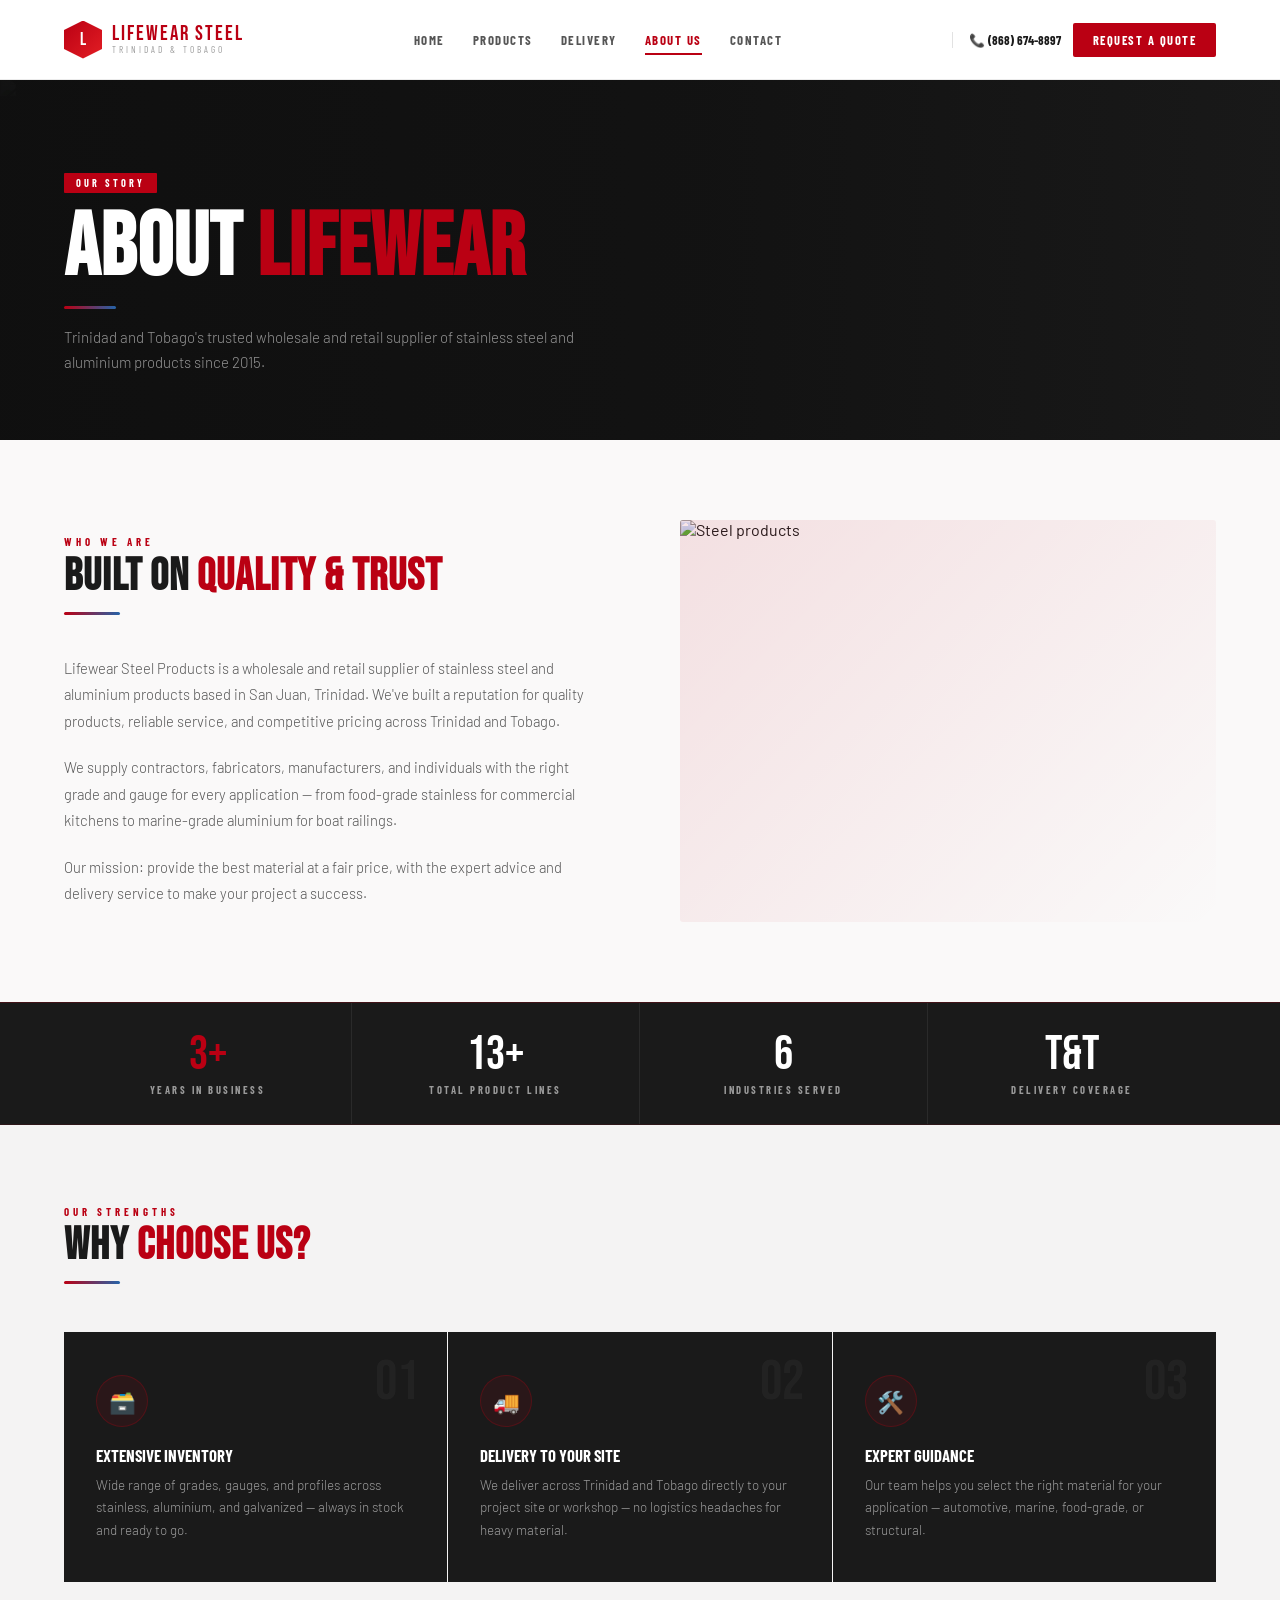
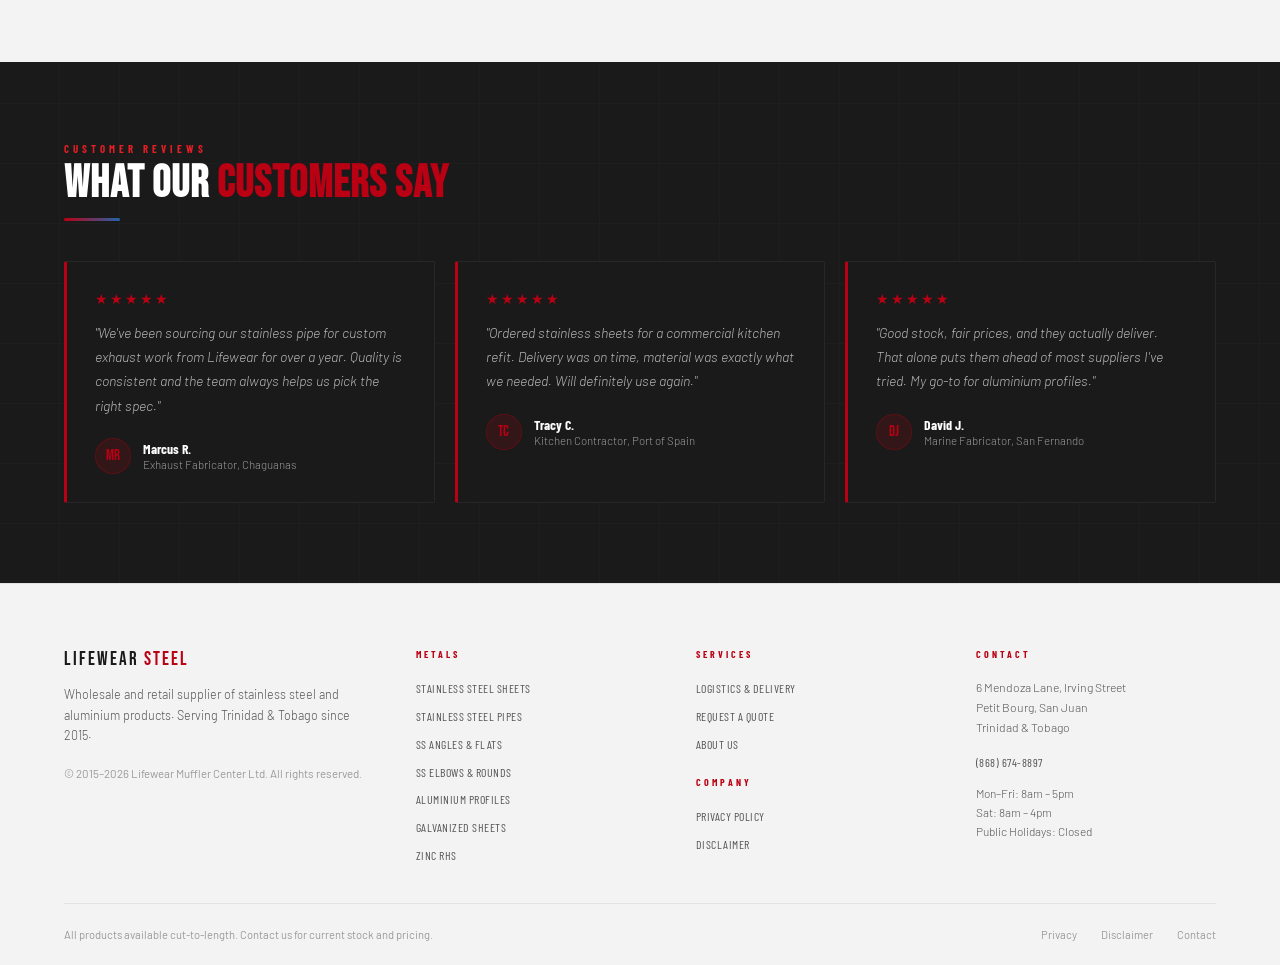
==== about.html @ c2da834f "Initial commit: Lifewear Steel Products prototype site Co-Authored-By: Claude Sonnet 5 <noreply@anth" ====
<!DOCTYPE html>
<html lang="en">
<head>
  <meta charset="UTF-8">
  <meta name="viewport" content="width=device-width, initial-scale=1.0">
  <title>About Us | Lifewear Steel Products</title>
  <link rel="preconnect" href="https://fonts.googleapis.com">
  <link href="https://fonts.googleapis.com/css2?family=Bebas+Neue&family=Barlow:wght@300;400;500;600;700&family=Barlow+Condensed:wght@400;600;700&display=swap" rel="stylesheet">
  <link rel="stylesheet" href="css/style.css">
</head>
<body>

<a href="tel:+18686748897" class="m-call">📞 Call Now — (868) 674-8897</a>

<nav class="site-nav">
  <a href="index.html" class="n-logo">
    <div class="n-logo-mark hex-clip red-grad">L</div>
    <div>
      <span class="n-logo-name">Lifewear Steel</span>
      <span class="n-logo-sub">Trinidad &amp; Tobago</span>
    </div>
  </a>
  <div class="n-links">
    <a href="index.html">Home</a>
    <a href="products.html">Products</a>
    <a href="delivery.html">Delivery</a>
    <a href="about.html" class="active">About Us</a>
    <a href="contact.html">Contact</a>
    
  </div>
  <div class="n-right">
    <a href="tel:+18686748897" class="n-phone">📞 (868) 674-8897</a>
    <a href="contact.html" class="btn btn-red">Request a Quote</a>
  </div>
</nav>

<main>

<div class="p-hero">
  <img class="p-hero-img" src="https://images.unsplash.com/photo-1518709268805-4e9042af9f23?w=1600&q=80" alt="About Lifewear">
  <div class="p-hero-over"></div>
  <div class="container p-hero-body">
    <span class="p-hero-badge">Our Story</span>
    <h1>About <span class="ac">Lifewear</span></h1>
    <div class="p-hero-rule accent-rule"></div>
    <p class="p-hero-sub">Trinidad and Tobago's trusted wholesale and retail supplier of stainless steel and aluminium products since 2015.</p>
  </div>
</div>

<section style="padding:5rem 0;background:var(--zinc-50);">
  <div class="container">
    <div style="display:grid;grid-template-columns:1fr 1fr;gap:5rem;align-items:center;">
      <div>
        <span class="s-tag">Who We Are</span>
        <h2 class="s-title">Built on <span class="ac">Quality &amp; Trust</span></h2>
        <div class="s-rule accent-rule"></div>
        <p style="color:var(--zinc-600);font-size:.92rem;line-height:1.8;font-weight:300;margin-bottom:1.25rem;">Lifewear Steel Products is a wholesale and retail supplier of stainless steel and aluminium products based in San Juan, Trinidad. We've built a reputation for quality products, reliable service, and competitive pricing across Trinidad and Tobago.</p>
        <p style="color:var(--zinc-600);font-size:.92rem;line-height:1.8;font-weight:300;margin-bottom:1.25rem;">We supply contractors, fabricators, manufacturers, and individuals with the right grade and gauge for every application — from food-grade stainless for commercial kitchens to marine-grade aluminium for boat railings.</p>
        <p style="color:var(--zinc-600);font-size:.92rem;line-height:1.8;font-weight:300;">Our mission: provide the best material at a fair price, with the expert advice and delivery service to make your project a success.</p>
      </div>
      <div style="position:relative;border-radius:3px;overflow:hidden;aspect-ratio:4/3;">
        <img src="https://images.unsplash.com/photo-1504917595217-d4dc5ebe6122?w=900&q=80" alt="Steel products" style="width:100%;height:100%;object-fit:cover;">
        <div style="position:absolute;inset:0;background:linear-gradient(135deg,rgba(186,0,19,.1),transparent);"></div>
      </div>
    </div>
  </div>
</section>

<div class="stat-bar">
  <div class="container">
    <div class="stat-inner">
      <div class="stat-cell"><div class="stat-n r">3+</div><div class="stat-l">Years in Business</div></div>
      <div class="stat-cell"><div class="stat-n w">13+</div><div class="stat-l">Total Product Lines</div></div>
      <div class="stat-cell"><div class="stat-n w">6</div><div class="stat-l">Industries Served</div></div>
      <div class="stat-cell"><div class="stat-n w">T&amp;T</div><div class="stat-l">Delivery Coverage</div></div>
    </div>
  </div>
</div>

<section style="padding:5rem 0;background:var(--zinc-100);">
  <div class="container">
    <span class="s-tag">Our Strengths</span>
    <h2 class="s-title">Why <span class="ac">Choose Us?</span></h2>
    <div class="s-rule accent-rule" style="margin-bottom:3rem;"></div>
    <div class="feat-grid">
      <div class="feat-card"><div class="feat-n">01</div><div class="feat-ico">🗃️</div><h3>Extensive Inventory</h3><p>Wide range of grades, gauges, and profiles across stainless, aluminium, and galvanized — always in stock and ready to go.</p></div>
      <div class="feat-card"><div class="feat-n">02</div><div class="feat-ico">🚚</div><h3>Delivery to Your Site</h3><p>We deliver across Trinidad and Tobago directly to your project site or workshop — no logistics headaches for heavy material.</p></div>
      <div class="feat-card"><div class="feat-n">03</div><div class="feat-ico">🛠️</div><h3>Expert Guidance</h3><p>Our team helps you select the right material for your application — automotive, marine, food-grade, or structural.</p></div>
    </div>
  </div>
</section>

<section style="padding:5rem 0;background:var(--zinc-900);" class="dark-tex">
  <div class="container">
    <div class="on-dark">
      <span class="s-tag">Customer Reviews</span>
      <h2 class="s-title">What Our <span class="ac">Customers Say</span></h2>
      <div class="s-rule accent-rule"></div>
    </div>
    <div class="testi-grid">
      <div class="testi-card"><div class="t-stars">★★★★★</div><p class="t-text">"We've been sourcing our stainless pipe for custom exhaust work from Lifewear for over a year. Quality is consistent and the team always helps us pick the right spec."</p><div style="display:flex;align-items:center;gap:.75rem;"><div class="t-av">MR</div><div><div class="t-name">Marcus R.</div><div class="t-role">Exhaust Fabricator, Chaguanas</div></div></div></div>
      <div class="testi-card"><div class="t-stars">★★★★★</div><p class="t-text">"Ordered stainless sheets for a commercial kitchen refit. Delivery was on time, material was exactly what we needed. Will definitely use again."</p><div style="display:flex;align-items:center;gap:.75rem;"><div class="t-av">TC</div><div><div class="t-name">Tracy C.</div><div class="t-role">Kitchen Contractor, Port of Spain</div></div></div></div>
      <div class="testi-card"><div class="t-stars">★★★★★</div><p class="t-text">"Good stock, fair prices, and they actually deliver. That alone puts them ahead of most suppliers I've tried. My go-to for aluminium profiles."</p><div style="display:flex;align-items:center;gap:.75rem;"><div class="t-av">DJ</div><div><div class="t-name">David J.</div><div class="t-role">Marine Fabricator, San Fernando</div></div></div></div>
    </div>
  </div>
</section>

</main>

<footer class="site-footer">
  <div class="container">
    <div class="ft-inner">
      <div>
        <div class="ft-logo">LIFEWEAR <span>STEEL</span></div>
        <p class="ft-tagline">Wholesale and retail supplier of stainless steel and aluminium products. Serving Trinidad &amp; Tobago since 2015.</p>
        <p class="ft-copy">© 2015–2026 Lifewear Muffler Center Ltd. All rights reserved.</p>
      </div>
      <div>
        <div class="ft-head">Metals</div>
        <ul class="ft-links">
          <li><a href="products.html">Stainless Steel Sheets</a></li>
          <li><a href="products.html">Stainless Steel Pipes</a></li>
          <li><a href="products.html">SS Angles &amp; Flats</a></li>
          <li><a href="products.html">SS Elbows &amp; Rounds</a></li>
          <li><a href="products.html">Aluminium Profiles</a></li>
          <li><a href="products.html">Galvanized Sheets</a></li>
          <li><a href="products.html">Zinc RHS</a></li>
        </ul>
      </div>
      <div>
        <div class="ft-head">Services</div>
        <ul class="ft-links">
          <li><a href="delivery.html">Logistics &amp; Delivery</a></li>
          <li><a href="contact.html">Request a Quote</a></li>
          <li><a href="about.html">About Us</a></li>
        </ul>
        <div class="ft-head" style="margin-top:1.5rem;">Company</div>
        <ul class="ft-links">
          <li><a href="#">Privacy Policy</a></li>
          <li><a href="#">Disclaimer</a></li>
        </ul>
      </div>
      <div>
        <div class="ft-head">Contact</div>
        <ul class="ft-links" style="gap:.85rem;">
          <li style="color:var(--zinc-600);font-size:.76rem;line-height:1.65;font-weight:300;">6 Mendoza Lane, Irving Street<br>Petit Bourg, San Juan<br>Trinidad &amp; Tobago</li>
          <li><a href="tel:+18686748897">(868) 674-8897</a></li>
          <li style="color:var(--zinc-600);font-size:.74rem;line-height:1.6;font-weight:300;">Mon–Fri: 8am – 5pm<br>Sat: 8am – 4pm<br>Public Holidays: Closed</li>
        </ul>
      </div>
    </div>
    <div class="ft-bottom">
      <span style="font-size:.7rem;color:var(--zinc-400);">All products available cut-to-length. Contact us for current stock and pricing.</span>
      <div class="ft-legal"><a href="#">Privacy</a><a href="#">Disclaimer</a><a href="contact.html">Contact</a></div>
    </div>
  </div>
</footer>
<script src="js/main.js"></script>
</body>
</html>
---- css/style.css ----
/* ── RESET ── */
*, *::before, *::after { box-sizing: border-box; margin: 0; padding: 0; }
html { scroll-behavior: smooth; }

/* ── TOKENS ── */
:root {
  --red:      #ba0013;
  --red-dk:   #8a000e;
  --red-lt:   #e31e24;
  --black:    #0f0f0f;
  --zinc-950: #111;
  --zinc-900: #1a1a1a;
  --zinc-800: #2a2a2a;
  --zinc-600: #555;
  --zinc-400: #9a9a9a;
  --zinc-200: #e2e2e2;
  --zinc-100: #f4f3f3;
  --zinc-50:  #faf9f9;
  --white:    #fff;
  --blue:     #1B3A6B;
  --blue-mid: #2563A8;
  --blue-lt:  #4A90D9;

  --ff-disp:  'Bebas Neue', sans-serif;
  --ff-body:  'Barlow', sans-serif;
  --ff-cond:  'Barlow Condensed', sans-serif;
}

/* ── BASE ── */
body { font-family: var(--ff-body); background: var(--zinc-50); color: var(--zinc-900); overflow-x: hidden; padding-top: 80px; }
img  { display: block; max-width: 100%; }
a    { text-decoration: none; }
.container { width: 90%; max-width: 1280px; margin: 0 auto; }

/* ── UTILITY ── */
.red-grad   { background: linear-gradient(135deg, var(--red) 0%, var(--red-lt) 100%); }
.blue-grad  { background: linear-gradient(135deg, var(--blue) 0%, var(--blue-mid) 100%); }
.accent-rule{ background: linear-gradient(to right, var(--red), var(--blue-mid)); }
.hex-clip   { clip-path: polygon(50% 0%,100% 25%,100% 75%,50% 100%,0% 75%,0% 25%); }
.dark-tex   { position: relative; }
.dark-tex::before {
  content: ''; position: absolute; inset: 0; pointer-events: none; z-index: 0;
  background:
    repeating-linear-gradient(0deg, transparent 0px, transparent 59px, rgba(255,255,255,.016) 59px, rgba(255,255,255,.016) 60px),
    repeating-linear-gradient(90deg, transparent 0px, transparent 59px, rgba(255,255,255,.016) 59px, rgba(255,255,255,.016) 60px);
}
.dark-tex > * { position: relative; z-index: 1; }

/* ── ANIMATIONS ── */
@keyframes fadeUp {
  from { opacity: 0; transform: translateY(28px); }
  to   { opacity: 1; transform: translateY(0); }
}
.fade-up   { animation: fadeUp .7s ease both; }
.delay-1   { animation-delay: .1s; }
.delay-2   { animation-delay: .22s; }
.delay-3   { animation-delay: .36s; }
.delay-4   { animation-delay: .5s; }
.delay-5   { animation-delay: .64s; }

/* ── BUTTONS ── */
.btn {
  display: inline-flex; align-items: center; justify-content: center; gap: .5rem;
  font-family: var(--ff-cond); font-size: .82rem; font-weight: 700;
  letter-spacing: 2px; text-transform: uppercase;
  padding: 13px 28px; border-radius: 2px; border: none; cursor: pointer;
  transition: transform .15s, opacity .2s, background .2s;
}
.btn:hover { transform: translateY(-2px); }
.btn-red    { background: var(--red); color: #fff; }
.btn-red:hover { background: var(--red-dk); }
.btn-ghost  { background: transparent; color: #fff; border: 1.5px solid rgba(255,255,255,.3); }
.btn-ghost:hover { background: rgba(255,255,255,.07); border-color: #fff; }
.btn-outline{ background: transparent; color: var(--red); border: 1.5px solid var(--red); }
.btn-outline:hover { background: var(--red); color: #fff; }
.btn-dark   { background: var(--zinc-900); color: #fff; }
.btn-dark:hover { background: var(--red); }
.btn-light  { background: var(--white); color: var(--red); }
.btn-light:hover { background: var(--zinc-100); }
.btn-full   { width: 100%; }

/* ── NAV ── */
.site-nav {
  position: fixed; top: 0; left: 0; right: 0; z-index: 500;
  height: 80px; display: flex; align-items: center; justify-content: space-between;
  padding: 0 5%;
  background: rgba(255,255,255,.88); backdrop-filter: blur(20px);
  border-bottom: 1px solid rgba(0,0,0,.08);
  transition: box-shadow .3s;
}
.site-nav.scrolled { box-shadow: 0 2px 24px rgba(0,0,0,.1); }

.n-logo { display: flex; align-items: center; gap: 10px; flex-shrink: 0; }
.n-logo-mark { width: 38px; height: 38px; display: flex; align-items: center; justify-content: center; font-family: var(--ff-disp); font-size: 1.1rem; color: #fff; }
.n-logo-name  { font-family: var(--ff-disp); font-size: 1.3rem; letter-spacing: 2px; color: var(--red); line-height: 1; }
.n-logo-sub   { font-family: var(--ff-cond); font-size: .58rem; letter-spacing: 3px; text-transform: uppercase; color: var(--zinc-400); display: block; }

.n-links { display: flex; align-items: center; gap: 2px; }
.n-links a {
  font-family: var(--ff-cond); font-size: .8rem; font-weight: 700;
  letter-spacing: 1.5px; text-transform: uppercase;
  color: var(--zinc-600); padding: 7px 13px; border-radius: 2px;
  position: relative; transition: color .2s;
}
.n-links a::after {
  content: ''; position: absolute; bottom: 0; left: 13px; right: 100%;
  height: 2px; background: var(--red); transition: right .22s ease;
}
.n-links a:hover, .n-links a.active { color: var(--red); }
.n-links a:hover::after, .n-links a.active::after { right: 13px; }

.n-right { display: flex; align-items: center; gap: .75rem; }
.n-phone {
  font-family: var(--ff-cond); font-size: .8rem; font-weight: 700;
  color: var(--zinc-900); border-left: 1px solid var(--zinc-200);
  padding-left: 1rem; white-space: nowrap; transition: color .2s;
}
.n-phone:hover { color: var(--red); }

/* ── MOBILE ── */
.m-call { display: none; position: fixed; bottom: 0; left: 0; right: 0; z-index: 600; background: var(--red); color: #fff; font-family: var(--ff-cond); font-size: .88rem; font-weight: 700; letter-spacing: 2px; text-transform: uppercase; text-align: center; padding: 15px; }
@media (max-width: 640px) {
  .m-call { display: block; }
  body { padding-bottom: 58px; }
  .n-links, .n-phone { display: none; }
}

/* ── PAGE HERO (inner pages — LIGHT) ── */
.p-hero {
  background: var(--zinc-900); padding: 0; position: relative; overflow: hidden;
  min-height: 360px; display: flex; align-items: flex-end;
}
.p-hero-img { position: absolute; inset: 0; width: 100%; height: 100%; object-fit: cover; object-position: center; opacity: .45; }
.p-hero-over { position: absolute; inset: 0; background: linear-gradient(to right, rgba(15,15,15,.97) 0%, rgba(15,15,15,.7) 55%, rgba(15,15,15,.1) 100%); }
.p-hero-body { position: relative; z-index: 2; padding: 5rem 0 4rem; }
.p-hero-badge { display: inline-block; background: var(--red); color: #fff; font-family: var(--ff-cond); font-size: .64rem; font-weight: 700; letter-spacing: 3px; text-transform: uppercase; padding: 4px 12px; border-radius: 1px; margin-bottom: 1rem; }
.p-hero h1 { font-family: var(--ff-disp); font-size: clamp(3rem, 7vw, 5.5rem); line-height: .92; letter-spacing: 1px; color: var(--white); }
.p-hero h1 .ac { color: var(--red); }
.p-hero-sub { color: rgba(255,255,255,.55); font-size: .94rem; font-weight: 300; line-height: 1.7; max-width: 540px; margin-top: 1rem; }
.p-hero-rule { width: 52px; height: 3px; border-radius: 2px; margin: 1rem 0 0; }

/* ── SECTION LABELS ── */
.s-tag   { font-family: var(--ff-cond); font-size: .68rem; font-weight: 700; letter-spacing: 4px; text-transform: uppercase; color: var(--red); display: block; margin-bottom: .4rem; }
.s-title { font-family: var(--ff-disp); font-size: clamp(2rem, 3.5vw, 3rem); line-height: 1; letter-spacing: 1px; }
.s-title .ac { color: var(--red); }
.s-sub   { font-size: .92rem; color: var(--zinc-600); font-weight: 300; line-height: 1.7; margin-top: .35rem; }
.s-rule  { width: 56px; height: 3px; border-radius: 2px; margin: .75rem 0 2.5rem; }

/* dark variant */
.on-dark .s-tag   { color: var(--red-lt); }
.on-dark .s-title { color: var(--white); }
.on-dark .s-sub   { color: var(--zinc-400); }

/* ── HERO SECTION (home) ── */
.hero-wrap {
  min-height: 100vh; display: flex; align-items: center;
  background: var(--zinc-900); position: relative; overflow: hidden;
}
.hero-bg-img { position: absolute; inset: 0; width: 100%; height: 100%; object-fit: cover; object-position: center; opacity: .55; }
.hero-fade   {
  position: absolute; inset: 0; z-index: 1;
  background:
    linear-gradient(to right,  rgba(15,15,15,.98) 0%, rgba(15,15,15,.88) 45%, rgba(15,15,15,.55) 100%),
    linear-gradient(to bottom, rgba(15,15,15,.4)  0%, transparent 30%, transparent 70%, rgba(15,15,15,.5) 100%);
}
.hero-inner  { position: relative; z-index: 2; padding: 7rem 0 5rem; max-width: 720px; }
.hero-eyebrow {
  display: inline-flex; align-items: center; gap: 8px;
  font-family: var(--ff-cond); font-size: .66rem; font-weight: 700;
  letter-spacing: 3px; text-transform: uppercase; color: var(--blue-lt);
  border: 1px solid rgba(74,144,217,.35); padding: 5px 14px; border-radius: 2px; margin-bottom: 2rem;
}
.hero-eyebrow::before { content: ''; width: 5px; height: 5px; background: var(--blue-lt); border-radius: 50%; display: inline-block; }
.hero-h1 {
  font-family: var(--ff-disp); font-size: clamp(4rem, 10vw, 8.5rem);
  line-height: .88; letter-spacing: 1px; color: var(--white); margin-bottom: 1.5rem;
}
.hero-h1 .ac { color: var(--red); }
.hero-rule { width: 60px; height: 3px; border-radius: 2px; margin-bottom: 1.25rem; }
.hero-p { font-size: 1.05rem; color: rgba(255,255,255,.55); line-height: 1.75; max-width: 480px; font-weight: 300; margin-bottom: 2rem; }
.hero-actions { display: flex; gap: 1rem; flex-wrap: wrap; margin-bottom: 2.5rem; }

/* quick quote */
.qq { background: rgba(255,255,255,.05); border: 1px solid rgba(255,255,255,.12); border-left: 3px solid var(--red); border-radius: 2px; padding: 1.2rem 1.4rem; max-width: 480px; }
.qq-label { font-family: var(--ff-cond); font-size: .62rem; font-weight: 700; letter-spacing: 2.5px; text-transform: uppercase; color: rgba(255,255,255,.4); margin-bottom: .65rem; }
.qq-row  { display: flex; gap: 8px; }
.qq-inp  { flex: 1; background: rgba(255,255,255,.07); border: 1px solid rgba(255,255,255,.14); border-radius: 2px; padding: 10px 12px; color: #fff; font-family: var(--ff-body); font-size: .84rem; outline: none; transition: border-color .2s; }
.qq-inp:focus { border-color: var(--red); }
.qq-inp::placeholder { color: rgba(255,255,255,.22); }

/* ── STAT BAR ── */
.stat-bar { background: var(--zinc-900); border-top: 1px solid rgba(186,0,19,.25); border-bottom: 1px solid rgba(186,0,19,.12); }
.stat-inner { display: grid; grid-template-columns: repeat(4,1fr); }
.stat-cell  { padding: 1.75rem 1.5rem; text-align: center; border-right: 1px solid rgba(255,255,255,.07); }
.stat-cell:last-child { border-right: none; }
.stat-n  { font-family: var(--ff-disp); font-size: 3rem; line-height: 1; margin-bottom: 4px; }
.stat-n.r{ color: var(--red); }
.stat-n.w{ color: var(--white); }
.stat-l  { font-family: var(--ff-cond); font-size: .66rem; font-weight: 700; letter-spacing: 2.5px; text-transform: uppercase; color: var(--zinc-400); }

/* ── BENTO GRID ── */
.bento-main { display: grid; grid-template-columns: 1.45fr 1fr; gap: 4px; height: 560px; }
.bento-right{ display: grid; grid-template-rows: 1fr 1fr; gap: 4px; }
.bc { position: relative; overflow: hidden; border-radius: 3px; cursor: default; }
.bc img { position: absolute; inset: 0; width: 100%; height: 100%; object-fit: cover; transition: transform .75s ease; }
.bc:hover img { transform: scale(1.06); }
.bc-border { border-top: 3px solid transparent; transition: border-color .28s; }
.bc-border:hover { border-top-color: var(--red); }
.bc-ov    { position: absolute; inset: 0; }
.bc-body  { position: absolute; bottom: 0; left: 0; padding: 2rem 2.25rem; }
.bc-tag   { font-family: var(--ff-cond); font-size: .62rem; font-weight: 700; letter-spacing: 3px; text-transform: uppercase; display: block; margin-bottom: .4rem; }
.bc-title { font-family: var(--ff-disp); font-size: 2.6rem; line-height: .95; letter-spacing: 1px; color: #fff; margin-bottom: .65rem; }
.bc-desc  { font-size: .8rem; color: rgba(255,255,255,.78); line-height: 1.6; font-weight: 300; margin-bottom: .9rem; max-width: 320px; }
.bc-link  { font-family: var(--ff-cond); font-size: .68rem; letter-spacing: 2px; text-transform: uppercase; font-weight: 700; color: #fff; display: inline-flex; align-items: center; gap: 6px; transition: gap .2s, color .2s; }
.bc-link:hover { gap: 10px; color: rgba(255,255,255,.75); }

.bento-sm { display: grid; grid-template-columns: repeat(3,1fr); gap: 4px; margin-top: 4px; }
.bc-sm    { position: relative; overflow: hidden; border-radius: 3px; height: 168px; cursor: default; }
.bc-sm img{ position: absolute; inset: 0; width: 100%; height: 100%; object-fit: cover; transition: transform .75s; }
.bc-sm:hover img { transform: scale(1.08); }
.bc-sm .bc-body { padding: 1.25rem 1.5rem; }
.bc-sm .bc-title{ font-size: 1.4rem; }

/* ── USE-CASE CARDS (off-white bg) ── */
.uc-grid { display: grid; grid-template-columns: repeat(3,1fr); gap: 1.25rem; }
.uc-card { background: var(--white); border-radius: 3px; border-top: 4px solid var(--zinc-200); padding: 1.75rem 1.75rem 1.6rem; transition: border-top-color .22s, box-shadow .22s, transform .2s; cursor: default; }
.uc-card:hover { border-top-color: var(--red); transform: translateY(-4px); box-shadow: 0 14px 40px rgba(0,0,0,.08); }
.uc-icon  { font-size: 1.9rem; margin-bottom: .85rem; display: block; }
.uc-title { font-family: var(--ff-cond); font-size: 1.05rem; font-weight: 700; color: var(--zinc-900); margin-bottom: .45rem; }
.uc-desc  { font-size: .84rem; color: var(--zinc-600); line-height: 1.65; font-weight: 300; margin-bottom: 1rem; }
.uc-tags  { display: flex; flex-wrap: wrap; gap: 5px; }
.uc-tag   { font-family: var(--ff-cond); font-size: .62rem; letter-spacing: 1.5px; text-transform: uppercase; background: rgba(186,0,19,.08); color: var(--red); border: 1px solid rgba(186,0,19,.2); padding: 3px 9px; border-radius: 1px; font-weight: 700; }

/* ── DARK FEATURE CARDS ── */
.feat-grid { display: grid; grid-template-columns: repeat(3,1fr); gap: 1px; background: rgba(255,255,255,.05); }
.feat-card { background: var(--zinc-900); padding: 2.5rem 2rem; border-top: 3px solid transparent; position: relative; transition: border-top-color .22s, background .22s; }
.feat-card:hover { background: #222; border-top-color: var(--red); }
.feat-n   { position: absolute; top: 1.25rem; right: 1.75rem; font-family: var(--ff-disp); font-size: 3.5rem; color: rgba(255,255,255,.04); line-height: 1; }
.feat-ico { width: 52px; height: 52px; background: rgba(186,0,19,.1); border: 1px solid rgba(186,0,19,.28); border-radius: 50%; display: flex; align-items: center; justify-content: center; font-size: 1.35rem; margin-bottom: 1.1rem; }
.feat-card h3 { font-family: var(--ff-cond); font-size: 1.05rem; font-weight: 700; text-transform: uppercase; color: var(--white); margin-bottom: .55rem; }
.feat-card p  { font-size: .84rem; color: var(--zinc-400); line-height: 1.7; font-weight: 300; }

/* ── TESTIMONIALS ── */
.testi-grid { display: grid; grid-template-columns: repeat(3,1fr); gap: 1.25rem; }
.testi-card { background: var(--zinc-900); border: 1px solid rgba(255,255,255,.06); border-left: 3px solid var(--red); border-radius: 2px; padding: 1.75rem; transition: border-left-width .2s; }
.testi-card:hover { border-left-width: 5px; }
.t-stars { color: var(--red); font-size: .85rem; letter-spacing: 2px; margin-bottom: .85rem; }
.t-text  { font-size: .88rem; color: rgba(255,255,255,.68); line-height: 1.72; font-weight: 300; font-style: italic; margin-bottom: 1.25rem; }
.t-av    { width: 36px; height: 36px; border-radius: 50%; background: rgba(186,0,19,.15); border: 1px solid rgba(186,0,19,.3); display: flex; align-items: center; justify-content: center; font-family: var(--ff-disp); font-size: .95rem; color: var(--red); flex-shrink: 0; }
.t-name  { font-family: var(--ff-cond); font-size: .86rem; font-weight: 700; color: var(--white); }
.t-role  { font-size: .72rem; color: var(--zinc-400); font-weight: 300; }

/* ── CTA BAND ── */
.cta-band { background: var(--zinc-900); padding: 5rem 0; position: relative; overflow: hidden; }
.cta-band::before { content: ''; position: absolute; top: 0; right: 0; width: 33%; height: 100%; background: rgba(186,0,19,.18); transform: skewX(-12deg) translateX(50%); pointer-events: none; }
.cta-band h2 { font-family: var(--ff-disp); font-size: clamp(2.2rem, 4.5vw, 4.2rem); line-height: .95; letter-spacing: 1px; color: #fff; }
.cta-band p  { color: var(--zinc-400); font-size: .96rem; font-weight: 300; margin-top: .75rem; }

/* ── PRODUCTS PAGE LAYOUT ── */
.prod-layout { display: flex; min-height: calc(100vh - 80px); background: var(--zinc-50); }

/* Sidebar */
.prod-sidebar {
  width: 300px; flex-shrink: 0;
  background: var(--white); border-right: 1px solid var(--zinc-200);
  padding: 2.5rem 1.75rem;
}
.prod-sidebar .sticky-inner { position: sticky; top: 100px; }
.sidebar-head { font-family: var(--ff-cond); font-size: .7rem; font-weight: 700; letter-spacing: 3px; text-transform: uppercase; color: var(--zinc-900); margin-bottom: 2rem; }
.filter-group { margin-bottom: 2rem; }
.filter-label { font-family: var(--ff-cond); font-size: .6rem; font-weight: 700; letter-spacing: 2.5px; text-transform: uppercase; color: var(--zinc-400); display: block; margin-bottom: .85rem; }
.filter-cb    { display: flex; align-items: center; gap: .6rem; cursor: pointer; margin-bottom: .6rem; }
.filter-cb input{ accent-color: var(--red); width: 14px; height: 14px; }
.filter-cb span { font-size: .84rem; font-weight: 600; color: var(--zinc-600); transition: color .2s; }
.filter-cb:hover span { color: var(--red); }
.filter-chips { display: flex; flex-wrap: wrap; gap: .4rem; }
.chip {
  font-family: var(--ff-cond); font-size: .66rem; font-weight: 700; letter-spacing: 1px;
  padding: 6px 12px; border-radius: 2px; border: 1px solid var(--zinc-200); background: var(--white);
  color: var(--zinc-600); cursor: pointer; transition: all .18s;
}
.chip.active, .chip:hover { background: var(--red); color: var(--white); border-color: var(--red); }
.filter-select { width: 100%; border: 1px solid var(--zinc-200); background: var(--white); font-family: var(--ff-body); font-size: .84rem; font-weight: 600; padding: 10px 12px; border-radius: 2px; color: var(--zinc-900); outline: none; transition: border-color .2s; }
.filter-select:focus { border-color: var(--red); }
.filter-apply { width: 100%; padding: 12px; background: var(--zinc-900); color: #fff; font-family: var(--ff-cond); font-size: .76rem; font-weight: 700; letter-spacing: 2px; text-transform: uppercase; border: none; border-radius: 2px; cursor: pointer; transition: background .2s; margin-top: .5rem; }
.filter-apply:hover { background: var(--red); }

/* Product workspace */
.prod-workspace { flex: 1; padding: 2.5rem 2.5rem; background: var(--zinc-50); }
.workspace-head { display: flex; justify-content: space-between; align-items: flex-end; border-bottom: 1px solid var(--zinc-200); padding-bottom: 1.25rem; margin-bottom: 2rem; }
.wh-left .wh-small { font-family: var(--ff-cond); font-size: .68rem; font-weight: 700; letter-spacing: 2.5px; text-transform: uppercase; color: var(--zinc-400); }
.wh-left .wh-big   { font-family: var(--ff-disp); font-size: 1.8rem; line-height: 1; color: var(--zinc-900); margin-top: 2px; }
.wh-left .wh-big span { color: var(--zinc-200); }
.tab-bar-light { display: flex; border-bottom: 2px solid var(--zinc-200); margin-bottom: 1.75rem; flex-wrap: wrap; }
.tbl-btn {
  font-family: var(--ff-cond); font-size: .76rem; font-weight: 700; letter-spacing: 2px; text-transform: uppercase;
  padding: 10px 22px; background: transparent; border: none; color: var(--zinc-400); cursor: pointer;
  border-bottom: 2px solid transparent; margin-bottom: -2px; transition: color .2s, border-color .2s;
}
.tbl-btn:hover  { color: var(--zinc-900); }
.tbl-btn.active { color: var(--red); border-bottom-color: var(--red); }

/* Product grid */
.prod-grid-inner { display: grid; grid-template-columns: repeat(3,1fr); gap: 1px; background: var(--zinc-200); }
/* Featured card */
.pc-featured { background: var(--white); display: flex; flex-direction: column; grid-column: span 2; }
.pc-featured .pc-img { aspect-ratio: 16/9; position: relative; overflow: hidden; }
.pc-featured .pc-img img { width: 100%; height: 100%; object-fit: cover; transition: transform .7s; }
.pc-featured:hover .pc-img img { transform: scale(1.04); }
.pc-featured .pc-badge { position: absolute; top: 1rem; left: 1rem; background: var(--red); color: #fff; font-family: var(--ff-cond); font-size: .6rem; font-weight: 700; letter-spacing: 2px; text-transform: uppercase; padding: 4px 10px; border-radius: 1px; }
.pc-featured .pc-body  { padding: 1.75rem 2rem; display: flex; flex-direction: column; flex: 1; }

/* Standard card */
.pc { background: var(--white); display: flex; flex-direction: column; }
.pc .pc-img { aspect-ratio: 1; position: relative; overflow: hidden; }
.pc .pc-img img { width: 100%; height: 100%; object-fit: cover; transition: transform .7s; }
.pc:hover .pc-img img { transform: scale(1.06); }
.pc .pc-body { padding: 1.25rem 1.5rem; display: flex; flex-direction: column; flex: 1; }

/* shared card body styles */
.pc-ref    { font-family: var(--ff-cond); font-size: .6rem; font-weight: 700; letter-spacing: 2px; color: var(--zinc-400); margin-bottom: .25rem; }
.pc-name   { font-family: var(--ff-disp); font-size: 1.4rem; letter-spacing: .5px; color: var(--zinc-900); margin-bottom: .4rem; line-height: 1.1; }
.pc-desc   { font-size: .78rem; color: var(--zinc-600); line-height: 1.6; font-weight: 300; margin-bottom: 1rem; flex: 1; }
.pc-specs  { display: flex; flex-direction: column; gap: 0; margin-bottom: 1rem; }
.pc-spec   { display: flex; justify-content: space-between; font-size: .72rem; padding: 5px 0; border-bottom: 1px solid var(--zinc-100); }
.pc-spec:last-child { border-bottom: none; }
.ps-l { color: var(--zinc-400); font-weight: 300; letter-spacing: .5px; text-transform: uppercase; font-size: .66rem; }
.ps-v { color: var(--zinc-900); font-weight: 700; font-family: var(--ff-cond); letter-spacing: .5px; }
.pc-action { margin-top: auto; }
.pc-btn-primary {
  width: 100%; padding: 12px; background: var(--red); color: #fff; border: none;
  font-family: var(--ff-cond); font-size: .74rem; font-weight: 700; letter-spacing: 2px;
  text-transform: uppercase; cursor: pointer; border-radius: 2px;
  display: flex; align-items: center; justify-content: center; gap: .5rem;
  transition: background .2s;
}
.pc-btn-primary:hover { background: var(--red-dk); }
.pc-btn-outline {
  width: 100%; padding: 11px; background: transparent; color: var(--zinc-900);
  border: 1px solid var(--zinc-200); font-family: var(--ff-cond); font-size: .74rem;
  font-weight: 700; letter-spacing: 2px; text-transform: uppercase; cursor: pointer;
  border-radius: 2px; transition: all .2s;
}
.pc-btn-outline:hover { background: var(--zinc-900); color: #fff; border-color: var(--zinc-900); }

/* ── GRADES TABLE (light) ── */
.gtbl-wrap { background: var(--white); border-radius: 3px; overflow: hidden; border: 1px solid var(--zinc-200); margin-top: 2.5rem; }
.gtbl-head { padding: 1.5rem 2rem; border-bottom: 1px solid var(--zinc-200); }
.gtbl-head h3 { font-family: var(--ff-disp); font-size: 1.6rem; letter-spacing: 1px; color: var(--zinc-900); }
.gtbl { width: 100%; border-collapse: collapse; min-width: 640px; }
.gtbl thead tr { background: var(--zinc-900); }
.gtbl th { padding: 13px 20px; font-family: var(--ff-cond); font-size: .62rem; font-weight: 700; letter-spacing: 2.5px; text-transform: uppercase; color: var(--white); text-align: left; }
.gtbl td { padding: 14px 20px; font-size: .84rem; border-bottom: 1px solid var(--zinc-100); }
.gtbl tr:last-child td { border-bottom: none; }
.gtbl tr:hover td { background: var(--zinc-50); }
.gtbl td:first-child { font-family: var(--ff-cond); font-weight: 700; }
.gtbl td.italic { font-style: italic; color: var(--zinc-600); }
.gtbl td.muted  { color: var(--zinc-600); font-weight: 300; font-size: .8rem; }
.stk-in  { color: #16a34a; font-family: var(--ff-cond); font-size: .68rem; font-weight: 700; letter-spacing: 1px; display: inline-flex; align-items: center; gap: 5px; }
.stk-ltd { color: #ea580c; font-family: var(--ff-cond); font-size: .68rem; font-weight: 700; letter-spacing: 1px; display: inline-flex; align-items: center; gap: 5px; }
.stk-in::before  { content: ''; width: 7px; height: 7px; border-radius: 50%; background: #22c55e; display: inline-block; }
.stk-ltd::before { content: ''; width: 7px; height: 7px; border-radius: 50%; background: #f97316; display: inline-block; }

/* ── CONTACT / FORM ── */
.form-card { background: var(--white); border-radius: 3px; border-top: 3px solid var(--red); padding: 2.5rem; border: 1px solid var(--zinc-200); border-top: 3px solid var(--red); }
.f-label { display: block; font-family: var(--ff-cond); font-size: .62rem; letter-spacing: 2px; text-transform: uppercase; color: var(--zinc-400); margin-bottom: 5px; font-weight: 700; }
.f-inp {
  width: 100%; background: var(--zinc-50); border: 1px solid var(--zinc-200);
  border-radius: 2px; padding: 10px 12px; color: var(--zinc-900);
  font-family: var(--ff-body); font-size: .88rem; outline: none; transition: border-color .2s;
}
.f-inp:focus { border-color: var(--red); background: var(--white); }
.f-inp::placeholder { color: var(--zinc-400); }
select.f-inp { appearance: none; background-image: url("data:image/svg+xml,%3Csvg xmlns='http://www.w3.org/2000/svg' width='10' height='6'%3E%3Cpath d='M0 0l5 6 5-6z' fill='%239a9a9a'/%3E%3C/svg%3E"); background-repeat: no-repeat; background-position: right 11px center; }
textarea.f-inp { min-height: 100px; resize: vertical; }
.f-grp  { margin-bottom: 1rem; }
.f-row  { display: grid; grid-template-columns: 1fr 1fr; gap: 1rem; }
.f-sub  { width: 100%; padding: 13px; background: var(--red); color: #fff; border: none; border-radius: 2px; font-family: var(--ff-cond); font-size: .8rem; font-weight: 700; letter-spacing: 2px; text-transform: uppercase; cursor: pointer; margin-top: .25rem; transition: background .2s; }
.f-sub:hover { background: var(--red-dk); }

/* Contact info */
.c-item { display: flex; align-items: flex-start; gap: .9rem; }
.c-ico  { width: 40px; height: 40px; min-width: 40px; background: rgba(186,0,19,.08); border: 1px solid rgba(186,0,19,.2); border-radius: 2px; display: flex; align-items: center; justify-content: center; font-size: 1rem; }
.c-lbl  { font-family: var(--ff-cond); font-size: .6rem; letter-spacing: 2px; text-transform: uppercase; color: var(--zinc-400); display: block; margin-bottom: 2px; font-weight: 700; }
.c-val  { font-size: .9rem; line-height: 1.5; color: var(--zinc-900); }
.c-val a{ color: var(--zinc-900); }
.c-val a:hover { color: var(--red); }

.hrs-card { background: var(--zinc-50); border: 1px solid var(--zinc-200); border-radius: 2px; padding: 1.5rem 1.75rem; }
.hrs-card h4 { font-family: var(--ff-cond); font-size: .62rem; letter-spacing: 3px; text-transform: uppercase; color: var(--red); margin-bottom: .9rem; font-weight: 700; }
.hr-row { display: flex; justify-content: space-between; padding: 7px 0; border-bottom: 1px solid var(--zinc-200); font-size: .86rem; }
.hr-row:last-child { border-bottom: none; }
.hr-row .d { color: var(--zinc-600); font-weight: 300; }
.hr-row .t { color: var(--zinc-900); font-weight: 700; }
.hr-row .c { color: var(--zinc-400); font-style: italic; }

/* ── DELIVERY FEATURES ── */
.df-row  { display: flex; align-items: flex-start; gap: .9rem; margin-bottom: 1.1rem; }
.df-ico  { width: 40px; height: 40px; min-width: 40px; background: rgba(186,0,19,.07); border: 1px solid rgba(186,0,19,.18); border-radius: 2px; display: flex; align-items: center; justify-content: center; font-size: 1.05rem; }
.df-t    { font-family: var(--ff-cond); font-size: .9rem; font-weight: 700; color: var(--zinc-900); margin-bottom: 2px; }
.df-d    { font-size: .8rem; color: var(--zinc-600); font-weight: 300; line-height: 1.5; }

.cov-chip { font-family: var(--ff-cond); font-size: .64rem; letter-spacing: 1.5px; text-transform: uppercase; background: var(--zinc-900); color: var(--white); padding: 5px 13px; border-radius: 2px; font-weight: 700; }

/* ── FOOTER ── */
.site-footer { background: var(--zinc-100); border-top: 1px solid var(--zinc-200); }
.ft-inner { display: grid; grid-template-columns: 1.3fr 1fr 1fr 1fr; gap: 2.5rem; padding: 4rem 0 2.5rem; }
.ft-logo  { font-family: var(--ff-disp); font-size: 1.2rem; letter-spacing: 2px; color: var(--zinc-900); margin-bottom: .85rem; }
.ft-logo span { color: var(--red); }
.ft-tagline { font-size: .78rem; color: var(--zinc-600); line-height: 1.65; font-weight: 300; margin-bottom: 1.25rem; }
.ft-copy { font-size: .72rem; color: var(--zinc-400); }
.ft-head { font-family: var(--ff-cond); font-size: .62rem; font-weight: 700; letter-spacing: 3px; text-transform: uppercase; color: var(--red); margin-bottom: 1.1rem; }
.ft-links { list-style: none; display: flex; flex-direction: column; gap: .55rem; }
.ft-links a { font-family: var(--ff-cond); font-size: .74rem; letter-spacing: .5px; color: var(--zinc-600); transition: color .2s; text-transform: uppercase; }
.ft-links a:hover { color: var(--red); }
.ft-bottom { border-top: 1px solid var(--zinc-200); padding: 1.5rem 0; display: flex; justify-content: space-between; align-items: center; flex-wrap: wrap; gap: 1rem; }
.ft-legal { display: flex; gap: 1.5rem; }
.ft-legal a { font-size: .7rem; color: var(--zinc-400); transition: color .2s; }
.ft-legal a:hover { color: var(--red); }

/* ── RESPONSIVE ── */
@media (max-width: 1024px) {
  .prod-sidebar { width: 240px; padding: 2rem 1.25rem; }
  .prod-grid-inner { grid-template-columns: repeat(2,1fr); }
  .pc-featured { grid-column: span 2; }
}
@media (max-width: 960px) {
  .bento-main { grid-template-columns: 1fr; height: auto; }
  .bento-right{ grid-template-rows: auto auto; }
  .bc { min-height: 300px; }
  .bento-sm { grid-template-columns: 1fr 1fr; }
  .stat-inner { grid-template-columns: repeat(2,1fr); }
  .uc-grid  { grid-template-columns: repeat(2,1fr); }
  .feat-grid { grid-template-columns: 1fr; }
  .testi-grid{ grid-template-columns: 1fr; }
  .ft-inner  { grid-template-columns: 1fr 1fr; gap: 2rem; }
  .f-row { grid-template-columns: 1fr; }
}
@media (max-width: 768px) {
  .prod-layout { flex-direction: column; }
  .prod-sidebar { width: 100%; border-right: none; border-bottom: 1px solid var(--zinc-200); }
  .prod-sidebar .sticky-inner { position: static; }
  .prod-grid-inner { grid-template-columns: 1fr; }
  .pc-featured { grid-column: span 1; }
}
@media (max-width: 640px) {
  .uc-grid { grid-template-columns: 1fr; }
  .bento-sm { grid-template-columns: 1fr; }
  .ft-inner { grid-template-columns: 1fr; }
}

/* ── PRODUCTS PAGE SPECIFIC STYLES (moved from products.html) ── */

.prod-layout    { display:flex; height:calc(100vh - 80px); position:sticky; top:80px; background:var(--zinc-50, #f8f8f8); }
.prod-sidebar   { width:280px; flex-shrink:0; background:var(--white,#fff); border-right:1px solid var(--zinc-200,#e5e5e5); padding:2rem 1.5rem; height:100%; overflow-y:auto; }
.sticky-inner   { /* not needed, sidebar scrolls naturally */ }
.prod-workspace { flex:1; padding:2.5rem 3rem; height:100%; overflow-y:auto; }
.sidebar-head  { font-family:var(--ff-cond,'Barlow Condensed',sans-serif); font-size:.68rem; font-weight:700; letter-spacing:3px; text-transform:uppercase; color:var(--zinc-900,#111); margin-bottom:1.5rem; }

.cat-group     { margin-bottom:1.75rem; }
.cat-head      { font-family:var(--ff-cond,'Barlow Condensed',sans-serif); font-size:.58rem; font-weight:700; letter-spacing:2.5px; text-transform:uppercase; color:var(--zinc-400,#aaa); margin-bottom:.6rem; display:block; }
.cat-link      { display:block; font-family:var(--ff-cond,'Barlow Condensed',sans-serif); font-size:.78rem; font-weight:600; color:var(--zinc-600,#555); padding:5px 10px; border-radius:2px; border-left:2px solid transparent; transition:all .18s; cursor:pointer; }
.cat-link:hover, .cat-link.active { color:var(--red,#ba0013); border-left-color:var(--red,#ba0013); background:rgba(186,0,19,.05); }

.ws-head       { display:flex; justify-content:space-between; align-items:flex-end; border-bottom:1px solid var(--zinc-200,#e5e5e5); padding-bottom:1.25rem; margin-bottom:2.5rem; flex-wrap:wrap; gap:1rem; }
.ws-eyebrow    { font-family:var(--ff-cond,'Barlow Condensed',sans-serif); font-size:.66rem; font-weight:700; letter-spacing:2.5px; text-transform:uppercase; color:var(--zinc-400,#aaa); margin-bottom:3px; }
.ws-title      { font-family:var(--ff-disp,'Bebas Neue',sans-serif); font-size:1.9rem; line-height:1; color:var(--zinc-900,#111); }
.ws-title span { color:var(--zinc-300,#ccc); }

.main-tabs     { display:flex; border-bottom:2px solid var(--zinc-200,#e5e5e5); margin-bottom:2.5rem; flex-wrap:wrap; }
.main-tab      { font-family:var(--ff-cond,'Barlow Condensed',sans-serif); font-size:.78rem; font-weight:700; letter-spacing:2px; text-transform:uppercase; padding:10px 22px; background:transparent; border:none; color:var(--zinc-400,#aaa); cursor:pointer; border-bottom:2px solid transparent; margin-bottom:-2px; transition:color .2s, border-color .2s; }
.main-tab:hover  { color:var(--zinc-900,#111); }
.main-tab.active { color:var(--red,#ba0013); border-bottom-color:var(--red,#ba0013); }

/* ── PRODUCT CATEGORY BLOCK ── */
.prod-cat      { margin-bottom:3.5rem; }
.prod-cat-head { display:flex; align-items:center; gap:1rem; margin-bottom:1.75rem; padding-bottom:.9rem; border-bottom:3px solid var(--zinc-900,#111); }
.cat-num       { background:var(--red,#ba0013); color:#fff; font-family:var(--ff-disp,'Bebas Neue',sans-serif); font-size:1.1rem; width:36px; height:36px; display:flex; align-items:center; justify-content:center; border-radius:2px; flex-shrink:0; }
/* LARGER CATEGORY NAME */
.cat-name      { font-family:var(--ff-disp,'Bebas Neue',sans-serif); font-size:2rem; letter-spacing:.5px; color:var(--zinc-900,#111); line-height:1; }
.cat-badge     { font-family:var(--ff-cond,'Barlow Condensed',sans-serif); font-size:.62rem; font-weight:700; letter-spacing:1.5px; text-transform:uppercase; background:rgba(186,0,19,.08); color:var(--red,#ba0013); border:1px solid rgba(186,0,19,.2); padding:3px 10px; border-radius:1px; }

/* ── SUB-CATEGORY BLOCK ── */
.sub-cat       { margin-bottom:2rem; background:var(--white,#fff); border:1px solid var(--zinc-200,#e5e5e5); border-radius:4px; overflow:hidden; }

/* Product layout: image left, table right */
.sub-cat-body  { display:flex; gap:0; }
.sub-cat-img   { width:220px; flex-shrink:0; background:#f0f0f0; border-right:1px solid var(--zinc-200,#e5e5e5); display:flex; flex-direction:column; align-items:center; justify-content:center; min-height:180px; position:relative; }
.sub-cat-img img { width:100%; height:100%; object-fit:cover; display:block; }
.img-placeholder {
  width:100%; height:100%; min-height:180px;
  display:flex; flex-direction:column; align-items:center; justify-content:center;
  background: repeating-linear-gradient(
    45deg,
    #f0f0f0,
    #f0f0f0 10px,
    #e8e8e8 10px,
    #e8e8e8 20px
  );
  gap:.5rem;
  cursor:pointer;
  transition:background .2s;
}
.img-placeholder:hover { background:#e0e0e0; }
.img-placeholder-icon  { font-size:2rem; opacity:.35; }
.img-placeholder-label { font-family:var(--ff-cond,'Barlow Condensed',sans-serif); font-size:.58rem; font-weight:700; letter-spacing:2px; text-transform:uppercase; color:#999; text-align:center; padding:0 .5rem; }
.img-placeholder input[type=file] { position:absolute; inset:0; opacity:0; cursor:pointer; width:100%; height:100%; }

.sub-cat-table { flex:1; overflow:hidden; }

.sub-cat-head  { display:flex; justify-content:space-between; align-items:center; padding:1rem 1.25rem; background:var(--zinc-50,#f8f8f8); border-bottom:1px solid var(--zinc-200,#e5e5e5); gap:1rem; flex-wrap:wrap; }
/* LARGER SUB-CATEGORY NAME */
.sub-cat-name  { font-family:var(--ff-cond,'Barlow Condensed',sans-serif); font-size:1.05rem; font-weight:700; color:var(--zinc-900,#111); line-height:1.2; }
.sub-cat-meta  { display:flex; gap:.5rem; flex-wrap:wrap; }
.meta-tag      { font-family:var(--ff-cond,'Barlow Condensed',sans-serif); font-size:.6rem; font-weight:700; letter-spacing:1px; text-transform:uppercase; background:var(--zinc-100,#f0f0f0); color:var(--zinc-600,#555); border:1px solid var(--zinc-200,#e5e5e5); padding:2px 8px; border-radius:1px; }
.meta-tag.grade{ background:rgba(186,0,19,.07); color:var(--red,#ba0013); border-color:rgba(186,0,19,.18); }

/* Spec table */
.spec-table-wrap{ overflow-x:auto; }
.spec-table    { width:100%; border-collapse:collapse; }
.spec-table th { background:var(--zinc-900,#111); color:#fff; font-family:var(--ff-cond,'Barlow Condensed',sans-serif); font-size:.6rem; font-weight:700; letter-spacing:2px; text-transform:uppercase; padding:10px 16px; text-align:left; white-space:nowrap; }
.spec-table td { padding:9px 16px; font-size:.82rem; border-bottom:1px solid var(--zinc-100,#f0f0f0); color:var(--zinc-700,#444); }
.spec-table tr:last-child td { border-bottom:none; }
.spec-table tr:hover td { background:var(--zinc-50,#f8f8f8); }
.spec-table td:first-child { font-family:var(--ff-cond,'Barlow Condensed',sans-serif); font-weight:700; color:var(--zinc-900,#111); }

.inline-cta    { background:var(--zinc-900,#111); border-radius:3px; padding:1.5rem 2rem; display:flex; align-items:center; justify-content:space-between; gap:1.5rem; flex-wrap:wrap; margin-top:2.5rem; }
.inline-cta p  { font-size:.84rem; color:var(--zinc-400,#aaa); font-weight:300; }
.inline-cta strong { display:block; font-family:var(--ff-cond,'Barlow Condensed',sans-serif); font-size:.9rem; font-weight:700; color:#fff; text-transform:uppercase; letter-spacing:.5px; margin-bottom:3px; }

.tab-panel     { display:none; }
.tab-panel.active { display:block; }

/* Btn fallback if style.css not loaded */
.btn { display:inline-flex; align-items:center; padding:10px 20px; font-family:var(--ff-cond,'Barlow Condensed',sans-serif); font-weight:700; font-size:.78rem; letter-spacing:1.5px; text-transform:uppercase; text-decoration:none; border-radius:2px; cursor:pointer; border:none; }
.btn-red { background:var(--red,#ba0013); color:#fff; }
.btn-red:hover { background:#960010; }

@media (max-width:960px) {
  .prod-layout    { height:auto; position:static; flex-direction:column; }
  .prod-sidebar   { width:100%; height:auto; overflow-y:visible; border-right:none; border-bottom:1px solid var(--zinc-200,#e5e5e5); }
  .sticky-inner { position:static; }
  .prod-workspace { height:auto; overflow-y:visible; padding:2rem 1.25rem; }
  .cat-links    { display:grid; grid-template-columns:repeat(2,1fr); gap:4px; }
  .sub-cat-body { flex-direction:column; }
  .sub-cat-img  { width:100%; min-height:150px; border-right:none; border-bottom:1px solid var(--zinc-200,#e5e5e5); }
}
@media (max-width:640px) {
  .main-tab  { padding:10px 14px; font-size:.72rem; }
  .cat-links { grid-template-columns:1fr; }
  .cat-name  { font-size:1.5rem; }
}
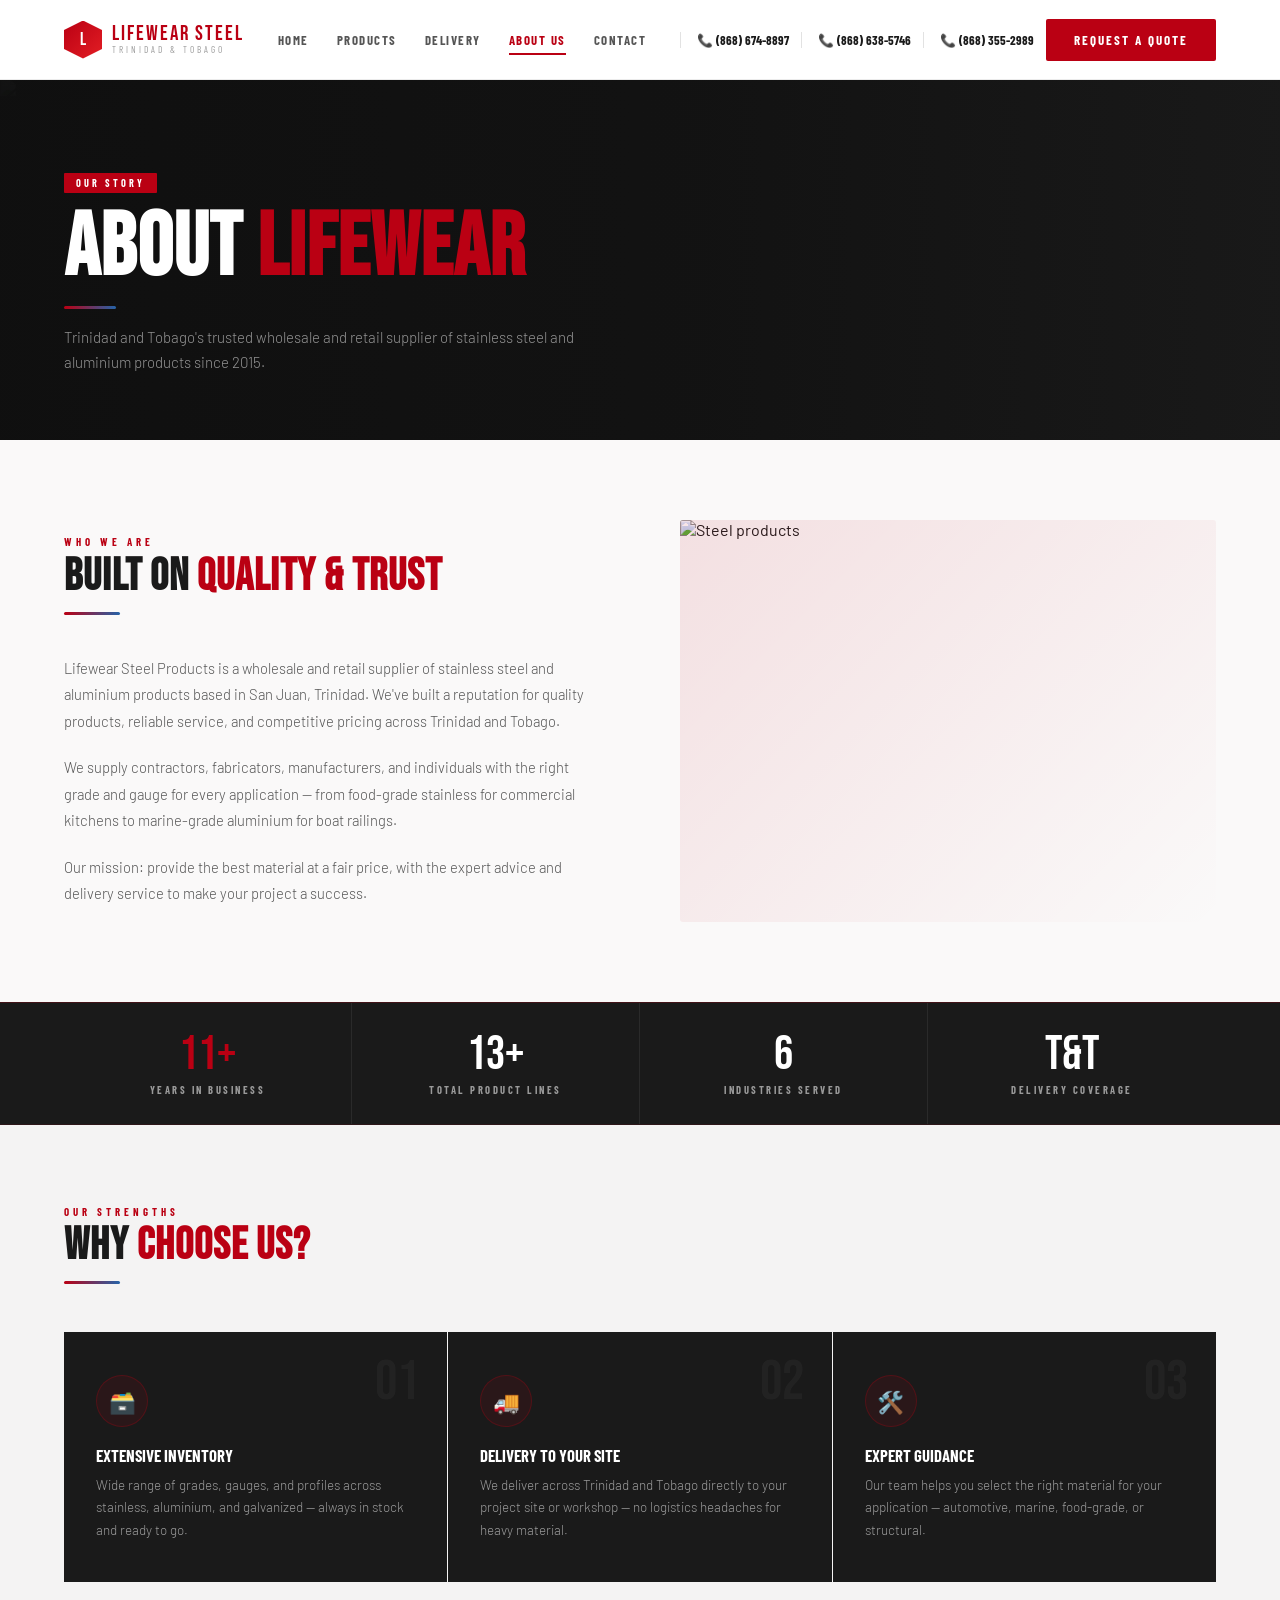
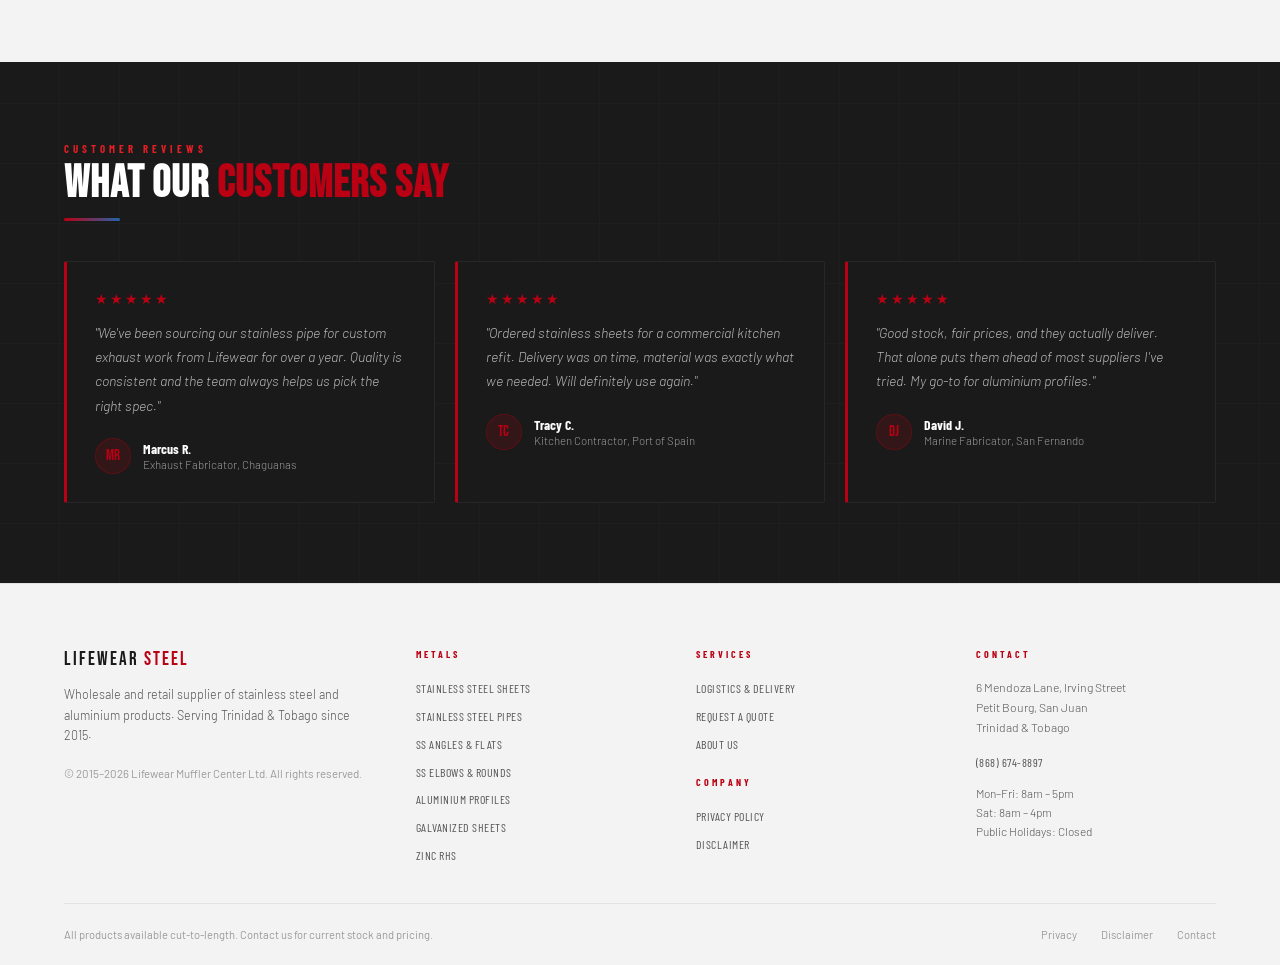
==== commit a1b59f3f: "fixing UI: quote form, contact/map consistency, dead CSS cleanup - Wire up the quote request form on" ====
--- a/about.html
+++ b/about.html
@@ -30,6 +30,8 @@
   </div>
   <div class="n-right">
     <a href="tel:+18686748897" class="n-phone">📞 (868) 674-8897</a>
+    <a href="tel:+186866385746" class="n-phone">📞 (868) 638-5746</a>
+    <a href="tel:+18683552989" class="n-phone">📞 (868) 355-2989</a>
     <a href="contact.html" class="btn btn-red">Request a Quote</a>
   </div>
 </nav>
@@ -69,7 +71,7 @@
 <div class="stat-bar">
   <div class="container">
     <div class="stat-inner">
-      <div class="stat-cell"><div class="stat-n r">3+</div><div class="stat-l">Years in Business</div></div>
+      <div class="stat-cell"><div class="stat-n r">11+</div><div class="stat-l">Years in Business</div></div>
       <div class="stat-cell"><div class="stat-n w">13+</div><div class="stat-l">Total Product Lines</div></div>
       <div class="stat-cell"><div class="stat-n w">6</div><div class="stat-l">Industries Served</div></div>
       <div class="stat-cell"><div class="stat-n w">T&amp;T</div><div class="stat-l">Delivery Coverage</div></div>
--- a/css/style.css
+++ b/css/style.css
@@ -256,111 +256,6 @@
 .cta-band h2 { font-family: var(--ff-disp); font-size: clamp(2.2rem, 4.5vw, 4.2rem); line-height: .95; letter-spacing: 1px; color: #fff; }
 .cta-band p  { color: var(--zinc-400); font-size: .96rem; font-weight: 300; margin-top: .75rem; }
 
-/* ── PRODUCTS PAGE LAYOUT ── */
-.prod-layout { display: flex; min-height: calc(100vh - 80px); background: var(--zinc-50); }
-
-/* Sidebar */
-.prod-sidebar {
-  width: 300px; flex-shrink: 0;
-  background: var(--white); border-right: 1px solid var(--zinc-200);
-  padding: 2.5rem 1.75rem;
-}
-.prod-sidebar .sticky-inner { position: sticky; top: 100px; }
-.sidebar-head { font-family: var(--ff-cond); font-size: .7rem; font-weight: 700; letter-spacing: 3px; text-transform: uppercase; color: var(--zinc-900); margin-bottom: 2rem; }
-.filter-group { margin-bottom: 2rem; }
-.filter-label { font-family: var(--ff-cond); font-size: .6rem; font-weight: 700; letter-spacing: 2.5px; text-transform: uppercase; color: var(--zinc-400); display: block; margin-bottom: .85rem; }
-.filter-cb    { display: flex; align-items: center; gap: .6rem; cursor: pointer; margin-bottom: .6rem; }
-.filter-cb input{ accent-color: var(--red); width: 14px; height: 14px; }
-.filter-cb span { font-size: .84rem; font-weight: 600; color: var(--zinc-600); transition: color .2s; }
-.filter-cb:hover span { color: var(--red); }
-.filter-chips { display: flex; flex-wrap: wrap; gap: .4rem; }
-.chip {
-  font-family: var(--ff-cond); font-size: .66rem; font-weight: 700; letter-spacing: 1px;
-  padding: 6px 12px; border-radius: 2px; border: 1px solid var(--zinc-200); background: var(--white);
-  color: var(--zinc-600); cursor: pointer; transition: all .18s;
-}
-.chip.active, .chip:hover { background: var(--red); color: var(--white); border-color: var(--red); }
-.filter-select { width: 100%; border: 1px solid var(--zinc-200); background: var(--white); font-family: var(--ff-body); font-size: .84rem; font-weight: 600; padding: 10px 12px; border-radius: 2px; color: var(--zinc-900); outline: none; transition: border-color .2s; }
-.filter-select:focus { border-color: var(--red); }
-.filter-apply { width: 100%; padding: 12px; background: var(--zinc-900); color: #fff; font-family: var(--ff-cond); font-size: .76rem; font-weight: 700; letter-spacing: 2px; text-transform: uppercase; border: none; border-radius: 2px; cursor: pointer; transition: background .2s; margin-top: .5rem; }
-.filter-apply:hover { background: var(--red); }
-
-/* Product workspace */
-.prod-workspace { flex: 1; padding: 2.5rem 2.5rem; background: var(--zinc-50); }
-.workspace-head { display: flex; justify-content: space-between; align-items: flex-end; border-bottom: 1px solid var(--zinc-200); padding-bottom: 1.25rem; margin-bottom: 2rem; }
-.wh-left .wh-small { font-family: var(--ff-cond); font-size: .68rem; font-weight: 700; letter-spacing: 2.5px; text-transform: uppercase; color: var(--zinc-400); }
-.wh-left .wh-big   { font-family: var(--ff-disp); font-size: 1.8rem; line-height: 1; color: var(--zinc-900); margin-top: 2px; }
-.wh-left .wh-big span { color: var(--zinc-200); }
-.tab-bar-light { display: flex; border-bottom: 2px solid var(--zinc-200); margin-bottom: 1.75rem; flex-wrap: wrap; }
-.tbl-btn {
-  font-family: var(--ff-cond); font-size: .76rem; font-weight: 700; letter-spacing: 2px; text-transform: uppercase;
-  padding: 10px 22px; background: transparent; border: none; color: var(--zinc-400); cursor: pointer;
-  border-bottom: 2px solid transparent; margin-bottom: -2px; transition: color .2s, border-color .2s;
-}
-.tbl-btn:hover  { color: var(--zinc-900); }
-.tbl-btn.active { color: var(--red); border-bottom-color: var(--red); }
-
-/* Product grid */
-.prod-grid-inner { display: grid; grid-template-columns: repeat(3,1fr); gap: 1px; background: var(--zinc-200); }
-/* Featured card */
-.pc-featured { background: var(--white); display: flex; flex-direction: column; grid-column: span 2; }
-.pc-featured .pc-img { aspect-ratio: 16/9; position: relative; overflow: hidden; }
-.pc-featured .pc-img img { width: 100%; height: 100%; object-fit: cover; transition: transform .7s; }
-.pc-featured:hover .pc-img img { transform: scale(1.04); }
-.pc-featured .pc-badge { position: absolute; top: 1rem; left: 1rem; background: var(--red); color: #fff; font-family: var(--ff-cond); font-size: .6rem; font-weight: 700; letter-spacing: 2px; text-transform: uppercase; padding: 4px 10px; border-radius: 1px; }
-.pc-featured .pc-body  { padding: 1.75rem 2rem; display: flex; flex-direction: column; flex: 1; }
-
-/* Standard card */
-.pc { background: var(--white); display: flex; flex-direction: column; }
-.pc .pc-img { aspect-ratio: 1; position: relative; overflow: hidden; }
-.pc .pc-img img { width: 100%; height: 100%; object-fit: cover; transition: transform .7s; }
-.pc:hover .pc-img img { transform: scale(1.06); }
-.pc .pc-body { padding: 1.25rem 1.5rem; display: flex; flex-direction: column; flex: 1; }
-
-/* shared card body styles */
-.pc-ref    { font-family: var(--ff-cond); font-size: .6rem; font-weight: 700; letter-spacing: 2px; color: var(--zinc-400); margin-bottom: .25rem; }
-.pc-name   { font-family: var(--ff-disp); font-size: 1.4rem; letter-spacing: .5px; color: var(--zinc-900); margin-bottom: .4rem; line-height: 1.1; }
-.pc-desc   { font-size: .78rem; color: var(--zinc-600); line-height: 1.6; font-weight: 300; margin-bottom: 1rem; flex: 1; }
-.pc-specs  { display: flex; flex-direction: column; gap: 0; margin-bottom: 1rem; }
-.pc-spec   { display: flex; justify-content: space-between; font-size: .72rem; padding: 5px 0; border-bottom: 1px solid var(--zinc-100); }
-.pc-spec:last-child { border-bottom: none; }
-.ps-l { color: var(--zinc-400); font-weight: 300; letter-spacing: .5px; text-transform: uppercase; font-size: .66rem; }
-.ps-v { color: var(--zinc-900); font-weight: 700; font-family: var(--ff-cond); letter-spacing: .5px; }
-.pc-action { margin-top: auto; }
-.pc-btn-primary {
-  width: 100%; padding: 12px; background: var(--red); color: #fff; border: none;
-  font-family: var(--ff-cond); font-size: .74rem; font-weight: 700; letter-spacing: 2px;
-  text-transform: uppercase; cursor: pointer; border-radius: 2px;
-  display: flex; align-items: center; justify-content: center; gap: .5rem;
-  transition: background .2s;
-}
-.pc-btn-primary:hover { background: var(--red-dk); }
-.pc-btn-outline {
-  width: 100%; padding: 11px; background: transparent; color: var(--zinc-900);
-  border: 1px solid var(--zinc-200); font-family: var(--ff-cond); font-size: .74rem;
-  font-weight: 700; letter-spacing: 2px; text-transform: uppercase; cursor: pointer;
-  border-radius: 2px; transition: all .2s;
-}
-.pc-btn-outline:hover { background: var(--zinc-900); color: #fff; border-color: var(--zinc-900); }
-
-/* ── GRADES TABLE (light) ── */
-.gtbl-wrap { background: var(--white); border-radius: 3px; overflow: hidden; border: 1px solid var(--zinc-200); margin-top: 2.5rem; }
-.gtbl-head { padding: 1.5rem 2rem; border-bottom: 1px solid var(--zinc-200); }
-.gtbl-head h3 { font-family: var(--ff-disp); font-size: 1.6rem; letter-spacing: 1px; color: var(--zinc-900); }
-.gtbl { width: 100%; border-collapse: collapse; min-width: 640px; }
-.gtbl thead tr { background: var(--zinc-900); }
-.gtbl th { padding: 13px 20px; font-family: var(--ff-cond); font-size: .62rem; font-weight: 700; letter-spacing: 2.5px; text-transform: uppercase; color: var(--white); text-align: left; }
-.gtbl td { padding: 14px 20px; font-size: .84rem; border-bottom: 1px solid var(--zinc-100); }
-.gtbl tr:last-child td { border-bottom: none; }
-.gtbl tr:hover td { background: var(--zinc-50); }
-.gtbl td:first-child { font-family: var(--ff-cond); font-weight: 700; }
-.gtbl td.italic { font-style: italic; color: var(--zinc-600); }
-.gtbl td.muted  { color: var(--zinc-600); font-weight: 300; font-size: .8rem; }
-.stk-in  { color: #16a34a; font-family: var(--ff-cond); font-size: .68rem; font-weight: 700; letter-spacing: 1px; display: inline-flex; align-items: center; gap: 5px; }
-.stk-ltd { color: #ea580c; font-family: var(--ff-cond); font-size: .68rem; font-weight: 700; letter-spacing: 1px; display: inline-flex; align-items: center; gap: 5px; }
-.stk-in::before  { content: ''; width: 7px; height: 7px; border-radius: 50%; background: #22c55e; display: inline-block; }
-.stk-ltd::before { content: ''; width: 7px; height: 7px; border-radius: 50%; background: #f97316; display: inline-block; }
-
 /* ── CONTACT / FORM ── */
 .form-card { background: var(--white); border-radius: 3px; border-top: 3px solid var(--red); padding: 2.5rem; border: 1px solid var(--zinc-200); border-top: 3px solid var(--red); }
 .f-label { display: block; font-family: var(--ff-cond); font-size: .62rem; letter-spacing: 2px; text-transform: uppercase; color: var(--zinc-400); margin-bottom: 5px; font-weight: 700; }
@@ -419,11 +314,6 @@
 .ft-legal a:hover { color: var(--red); }
 
 /* ── RESPONSIVE ── */
-@media (max-width: 1024px) {
-  .prod-sidebar { width: 240px; padding: 2rem 1.25rem; }
-  .prod-grid-inner { grid-template-columns: repeat(2,1fr); }
-  .pc-featured { grid-column: span 2; }
-}
 @media (max-width: 960px) {
   .bento-main { grid-template-columns: 1fr; height: auto; }
   .bento-right{ grid-template-rows: auto auto; }
@@ -436,13 +326,6 @@
   .ft-inner  { grid-template-columns: 1fr 1fr; gap: 2rem; }
   .f-row { grid-template-columns: 1fr; }
 }
-@media (max-width: 768px) {
-  .prod-layout { flex-direction: column; }
-  .prod-sidebar { width: 100%; border-right: none; border-bottom: 1px solid var(--zinc-200); }
-  .prod-sidebar .sticky-inner { position: static; }
-  .prod-grid-inner { grid-template-columns: 1fr; }
-  .pc-featured { grid-column: span 1; }
-}
 @media (max-width: 640px) {
   .uc-grid { grid-template-columns: 1fr; }
   .bento-sm { grid-template-columns: 1fr; }
@@ -451,10 +334,10 @@
 
 /* ── PRODUCTS PAGE SPECIFIC STYLES (moved from products.html) ── */
 
-.prod-layout    { display:flex; height:calc(100vh - 80px); position:sticky; top:80px; background:var(--zinc-50, #f8f8f8); }
-.prod-sidebar   { width:280px; flex-shrink:0; background:var(--white,#fff); border-right:1px solid var(--zinc-200,#e5e5e5); padding:2rem 1.5rem; height:100%; overflow-y:auto; }
+.prod-layout    { display:flex; align-items:flex-start; background:var(--zinc-50, #f8f8f8); }
+.prod-sidebar   { width:280px; flex-shrink:0; background:var(--white,#fff); border-right:1px solid var(--zinc-200,#e5e5e5); padding:2rem 1.5rem; position:sticky; top:80px; height:calc(100vh - 80px); overflow-y:auto; }
 .sticky-inner   { /* not needed, sidebar scrolls naturally */ }
-.prod-workspace { flex:1; padding:2.5rem 3rem; height:100%; overflow-y:auto; }
+.prod-workspace { flex:1; padding:2.5rem 3rem; }
 .sidebar-head  { font-family:var(--ff-cond,'Barlow Condensed',sans-serif); font-size:.68rem; font-weight:700; letter-spacing:3px; text-transform:uppercase; color:var(--zinc-900,#111); margin-bottom:1.5rem; }
 
 .cat-group     { margin-bottom:1.75rem; }
@@ -531,16 +414,11 @@
 .tab-panel     { display:none; }
 .tab-panel.active { display:block; }
 
-/* Btn fallback if style.css not loaded */
-.btn { display:inline-flex; align-items:center; padding:10px 20px; font-family:var(--ff-cond,'Barlow Condensed',sans-serif); font-weight:700; font-size:.78rem; letter-spacing:1.5px; text-transform:uppercase; text-decoration:none; border-radius:2px; cursor:pointer; border:none; }
-.btn-red { background:var(--red,#ba0013); color:#fff; }
-.btn-red:hover { background:#960010; }
-
 @media (max-width:960px) {
-  .prod-layout    { height:auto; position:static; flex-direction:column; }
-  .prod-sidebar   { width:100%; height:auto; overflow-y:visible; border-right:none; border-bottom:1px solid var(--zinc-200,#e5e5e5); }
+  .prod-layout    { flex-direction:column; }
+  .prod-sidebar   { width:100%; position:static; height:auto; overflow-y:visible; border-right:none; border-bottom:1px solid var(--zinc-200,#e5e5e5); }
   .sticky-inner { position:static; }
-  .prod-workspace { height:auto; overflow-y:visible; padding:2rem 1.25rem; }
+  .prod-workspace { padding:2rem 1.25rem; }
   .cat-links    { display:grid; grid-template-columns:repeat(2,1fr); gap:4px; }
   .sub-cat-body { flex-direction:column; }
   .sub-cat-img  { width:100%; min-height:150px; border-right:none; border-bottom:1px solid var(--zinc-200,#e5e5e5); }
